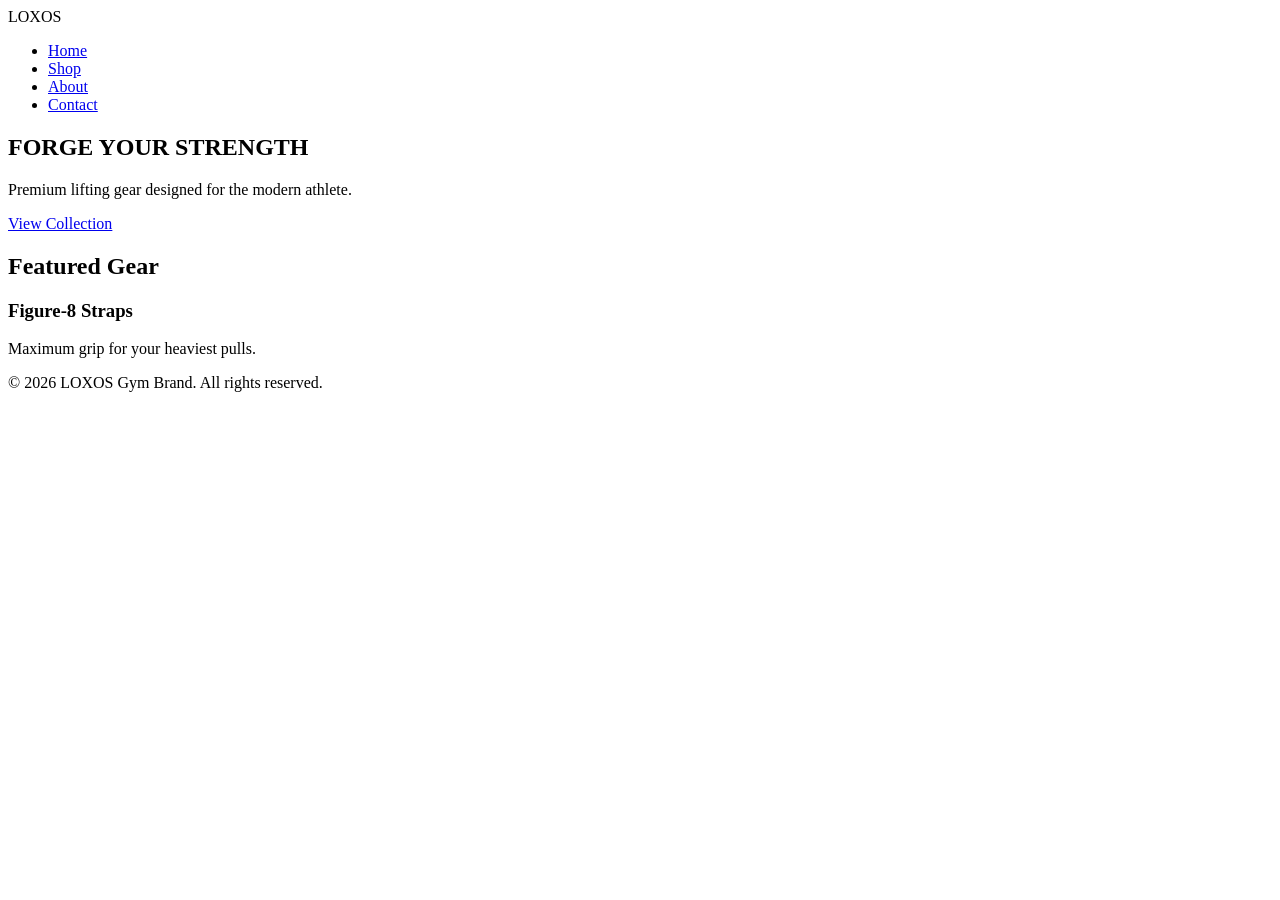
==== index.html @ 1b12062b "Add files via upload" ====
<!DOCTYPE html>
<html lang="en">
<head>
    <meta charset="UTF-8">
    <meta name="viewport" content="width=device-width, initial-scale=1.0">
    <title>LOXOS | Elite Strength Equipment</title>
   <link rel="stylesheet" href="styles.css">
</head>
<body>

    <header>
        <nav>
            <div class="logo">LOXOS</div>
            <ul>
                <li><a href="#home">Home</a></li>
                <li><a href="#shop">Shop</a></li>
                <li><a href="#about">About</a></li>
                <li><a href="#contact">Contact</a></li>
            </ul>
        </nav>
    </header>

    <section id="home" class="hero">
        <div class="hero-content">
            <h1>FORGE YOUR STRENGTH</h1>
            <p>Premium lifting gear designed for the modern athlete.</p>
            <a href="#shop" class="btn">View Collection</a>
        </div>
    </section>

    <section id="shop" class="products">
        <h2>Featured Gear</h2>
        <div class="product-grid">
            <div class="product-card">
                <h3>Figure-8 Straps</h3>
                <p>Maximum grip for your heaviest pulls.</p>
            </div>
            </div>
    </section>

    <footer>
        <p>&copy; 2026 LOXOS Gym Brand. All rights reserved.</p>


    </footer>
    <script src="script.js"></script>
    </body>
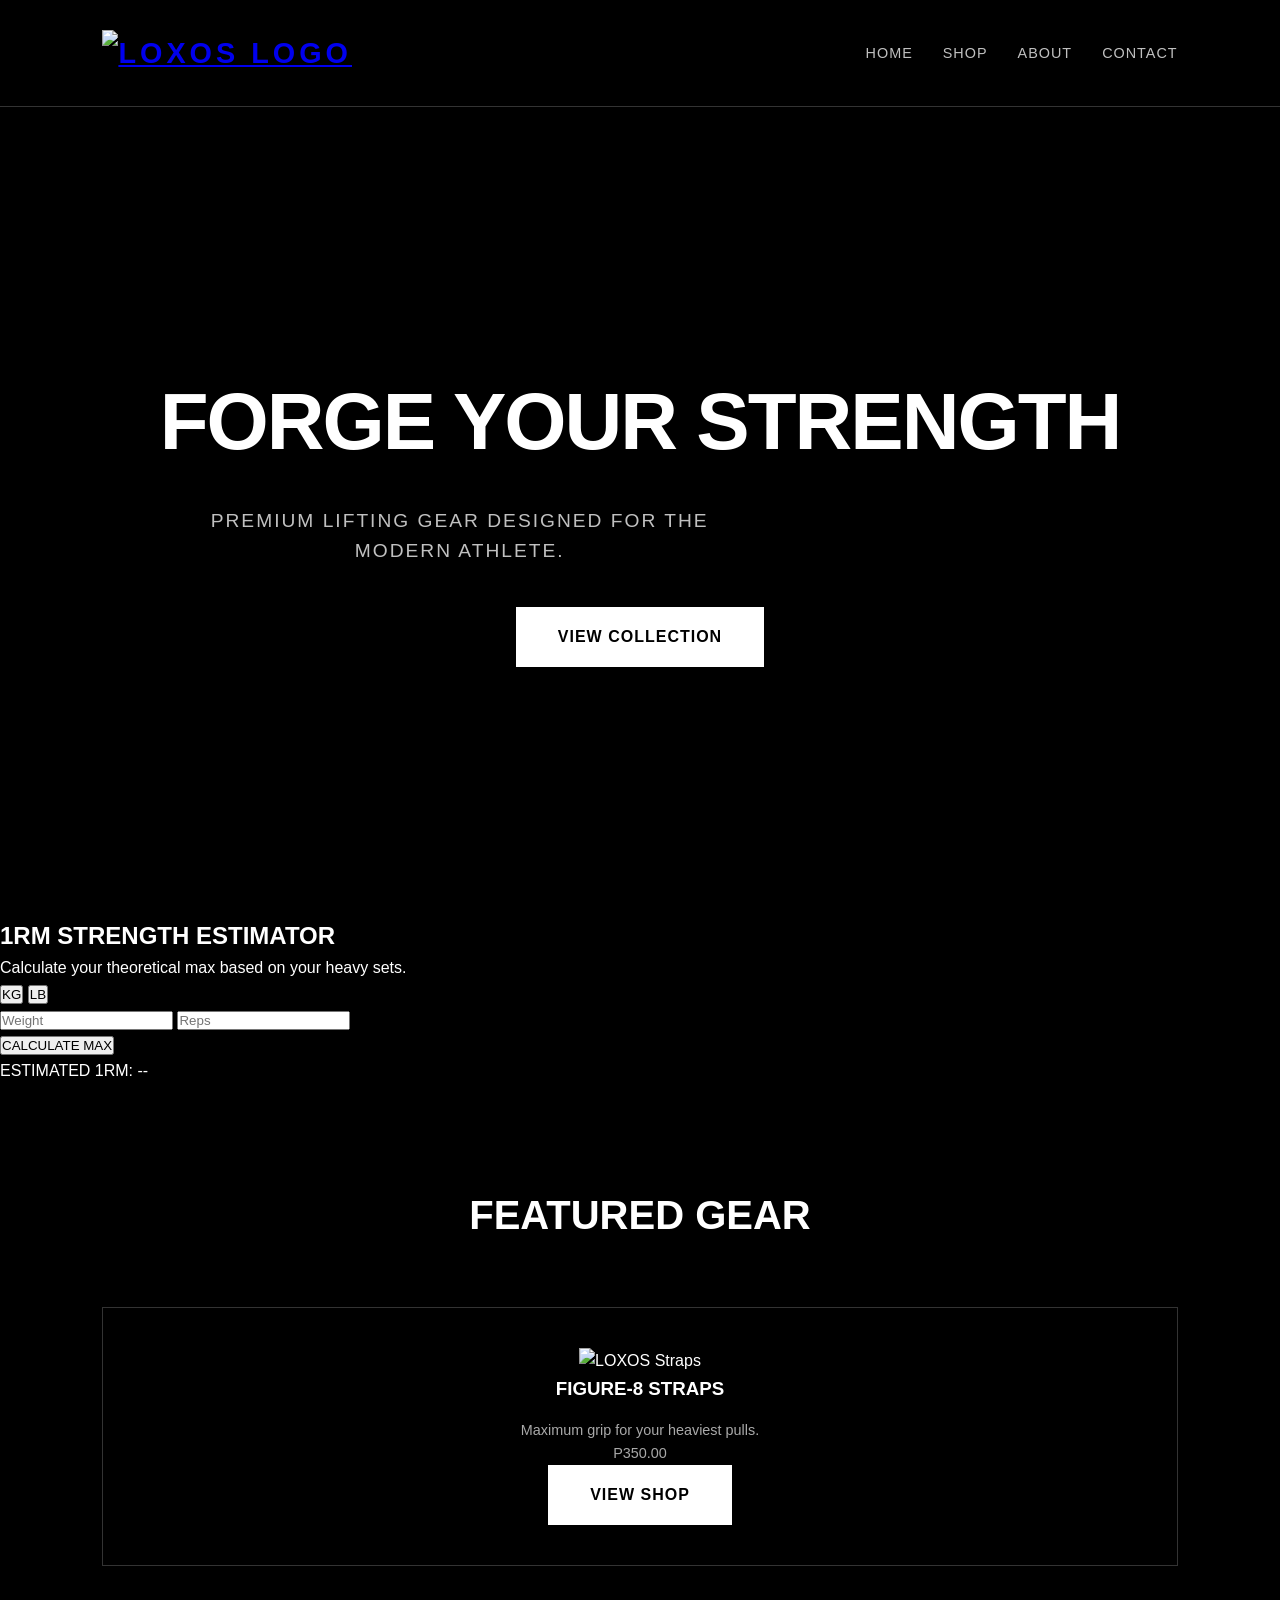
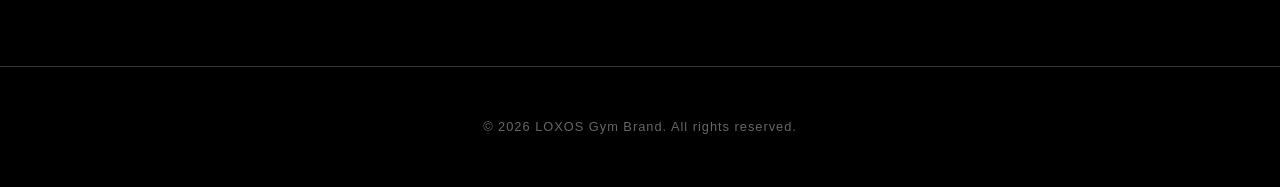
==== commit 2e108cd6: "Update index.html" ====
--- a/index.html
+++ b/index.html
@@ -4,16 +4,20 @@
     <meta charset="UTF-8">
     <meta name="viewport" content="width=device-width, initial-scale=1.0">
     <title>LOXOS | Elite Strength Equipment</title>
-   <link rel="stylesheet" href="styles.css">
+    <link rel="stylesheet" href="styles.css">
 </head>
 <body>
 
     <header>
         <nav>
-            <div class="logo">LOXOS</div>
+            <div class="logo">
+                <a href="index.html">
+                    <img src="loxos logo.png" alt="LOXOS Logo" class="nav-logo">
+                </a>
+            </div>
             <ul>
-                <li><a href="#home">Home</a></li>
-                <li><a href="#shop">Shop</a></li>
+                <li><a href="index.html">Home</a></li>
+                <li><a href="shop.html">Shop</a></li>
                 <li><a href="#about">About</a></li>
                 <li><a href="#contact">Contact</a></li>
             </ul>
@@ -24,7 +28,28 @@
         <div class="hero-content">
             <h1>FORGE YOUR STRENGTH</h1>
             <p>Premium lifting gear designed for the modern athlete.</p>
-            <a href="#shop" class="btn">View Collection</a>
+            <a href="shop.html" class="btn hero-btn">View Collection</a>
+        </div>
+    </section>
+
+    <section id="calculator" class="calc-container">
+        <h2>1RM STRENGTH ESTIMATOR</h2>
+        <p>Calculate your theoretical max based on your heavy sets.</p>
+        
+        <div class="unit-toggle">
+            <button id="btnKg" class="active" onclick="setUnit('kg')">KG</button>
+            <button id="btnLb" onclick="setUnit('lb')">LB</button>
+        </div>
+
+        <div class="input-group">
+            <input type="number" id="liftWeight" placeholder="Weight">
+            <input type="number" id="liftReps" placeholder="Reps">
+        </div>
+
+        <button class="calc-main-btn" onclick="calculateStrength()">CALCULATE MAX</button>
+        
+        <div id="calcResult" class="result-display">
+            ESTIMATED 1RM: --
         </div>
     </section>
 
@@ -32,16 +57,19 @@
         <h2>Featured Gear</h2>
         <div class="product-grid">
             <div class="product-card">
+                <img src="loxos straps.PNG" alt="LOXOS Straps" class="product-image">
                 <h3>Figure-8 Straps</h3>
                 <p>Maximum grip for your heaviest pulls.</p>
+                <p class="price">P350.00</p>
+                <a href="shop.html" class="btn">View Shop</a>
             </div>
-            </div>
+        </div>
     </section>
 
     <footer>
         <p>&copy; 2026 LOXOS Gym Brand. All rights reserved.</p>
+    </footer>
 
-
-    </footer>
-    <script src="script.js"></script>
-    </body>+    <script src="javascript.js"></script>
+</body>
+</html>
--- a/styles.css
+++ b/styles.css
@@ -0,0 +1,154 @@
+
+* {
+    margin: 0;
+    padding: 0;
+    box-sizing: border-box;
+    font-family: 'Inter', 'Segoe UI', Roboto, sans-serif;
+}
+
+body {
+    background-color: #000000;
+    color: #FFFFFF;
+    line-height: 1.6;
+}
+
+
+nav {
+    display: flex;
+    justify-content: space-between;
+    align-items: center;
+    padding: 30px 8%;
+    background-color: #000000;
+    border-bottom: 1px solid #333333; /* Subtle separation */
+}
+
+.logo {
+    font-size: 1.8rem;
+    font-weight: 900;
+    letter-spacing: 4px;
+    color: #FFFFFF;
+    text-transform: uppercase;
+}
+
+nav ul {
+    display: flex;
+    list-style: none;
+}
+
+nav ul li a {
+    color: #C0C0C0; /* Silver */
+    text-decoration: none;
+    margin-left: 30px;
+    font-size: 0.9rem;
+    text-transform: uppercase;
+    letter-spacing: 1px;
+    transition: 0.4s ease;
+}
+
+nav ul li a:hover {
+    color: #FFFFFF;
+    text-shadow: 0 0 8px rgba(255, 255, 255, 0.5);
+}
+
+/* Hero Section */
+.hero {
+    height: 90vh;
+    display: flex;
+    flex-direction: column;
+    align-items: center;
+    justify-content: center;
+    text-align: center;
+    background: #000000;
+    padding: 0 20px;
+}
+
+.hero h1 {
+    font-size: clamp(3rem, 8vw, 5rem); /* Responsive sizing */
+    font-weight: 800;
+    letter-spacing: -2px;
+    margin-bottom: 20px;
+    color: #FFFFFF;
+}
+
+.hero p {
+    color: #C0C0C0; /* Silver */
+    font-size: 1.2rem;
+    max-width: 600px;
+    margin-bottom: 40px;
+    text-transform: uppercase;
+    letter-spacing: 2px;
+}
+
+/* The "Silver" Button */
+.btn {
+    display: inline-block;
+    padding: 15px 40px;
+    background-color: #FFFFFF;
+    color: #000000;
+    text-decoration: none;
+    font-weight: 700;
+    text-transform: uppercase;
+    letter-spacing: 1px;
+    border: 2px solid #FFFFFF;
+    transition: 0.3s all ease;
+}
+
+.btn:hover {
+    background-color: transparent;
+    color: #C0C0C0;
+    border-color: #C0C0C0;
+}
+
+/* Products Section */
+.products {
+    padding: 100px 8%;
+    background-color: #000000;
+}
+
+.products h2 {
+    font-size: 2.5rem;
+    text-align: center;
+    margin-bottom: 60px;
+    color: #FFFFFF;
+    text-transform: uppercase;
+}
+
+.product-grid {
+    display: grid;
+    grid-template-columns: repeat(auto-fit, minmax(250px, 1fr));
+    gap: 30px;
+}
+
+.product-card {
+    background: #000000;
+    border: 1px solid #333333; /* Silver-grey border */
+    padding: 40px;
+    text-align: center;
+    transition: 0.3s;
+}
+
+.product-card:hover {
+    border-color: #C0C0C0; /* Glows silver on hover */
+    transform: translateY(-5px);
+}
+
+.product-card h3 {
+    margin-bottom: 15px;
+    color: #FFFFFF;
+    text-transform: uppercase;
+}
+
+.product-card p {
+    color: #A9A9A9; /* Darker silver/grey */
+    font-size: 0.9rem;
+}
+
+/* Footer */
+footer {
+    padding: 50px 0;
+    text-align: center;
+    border-top: 1px solid #333333;
+    color: #666666;
+    font-size: 0.8rem;
+    letter-spacing: 1px;
+}
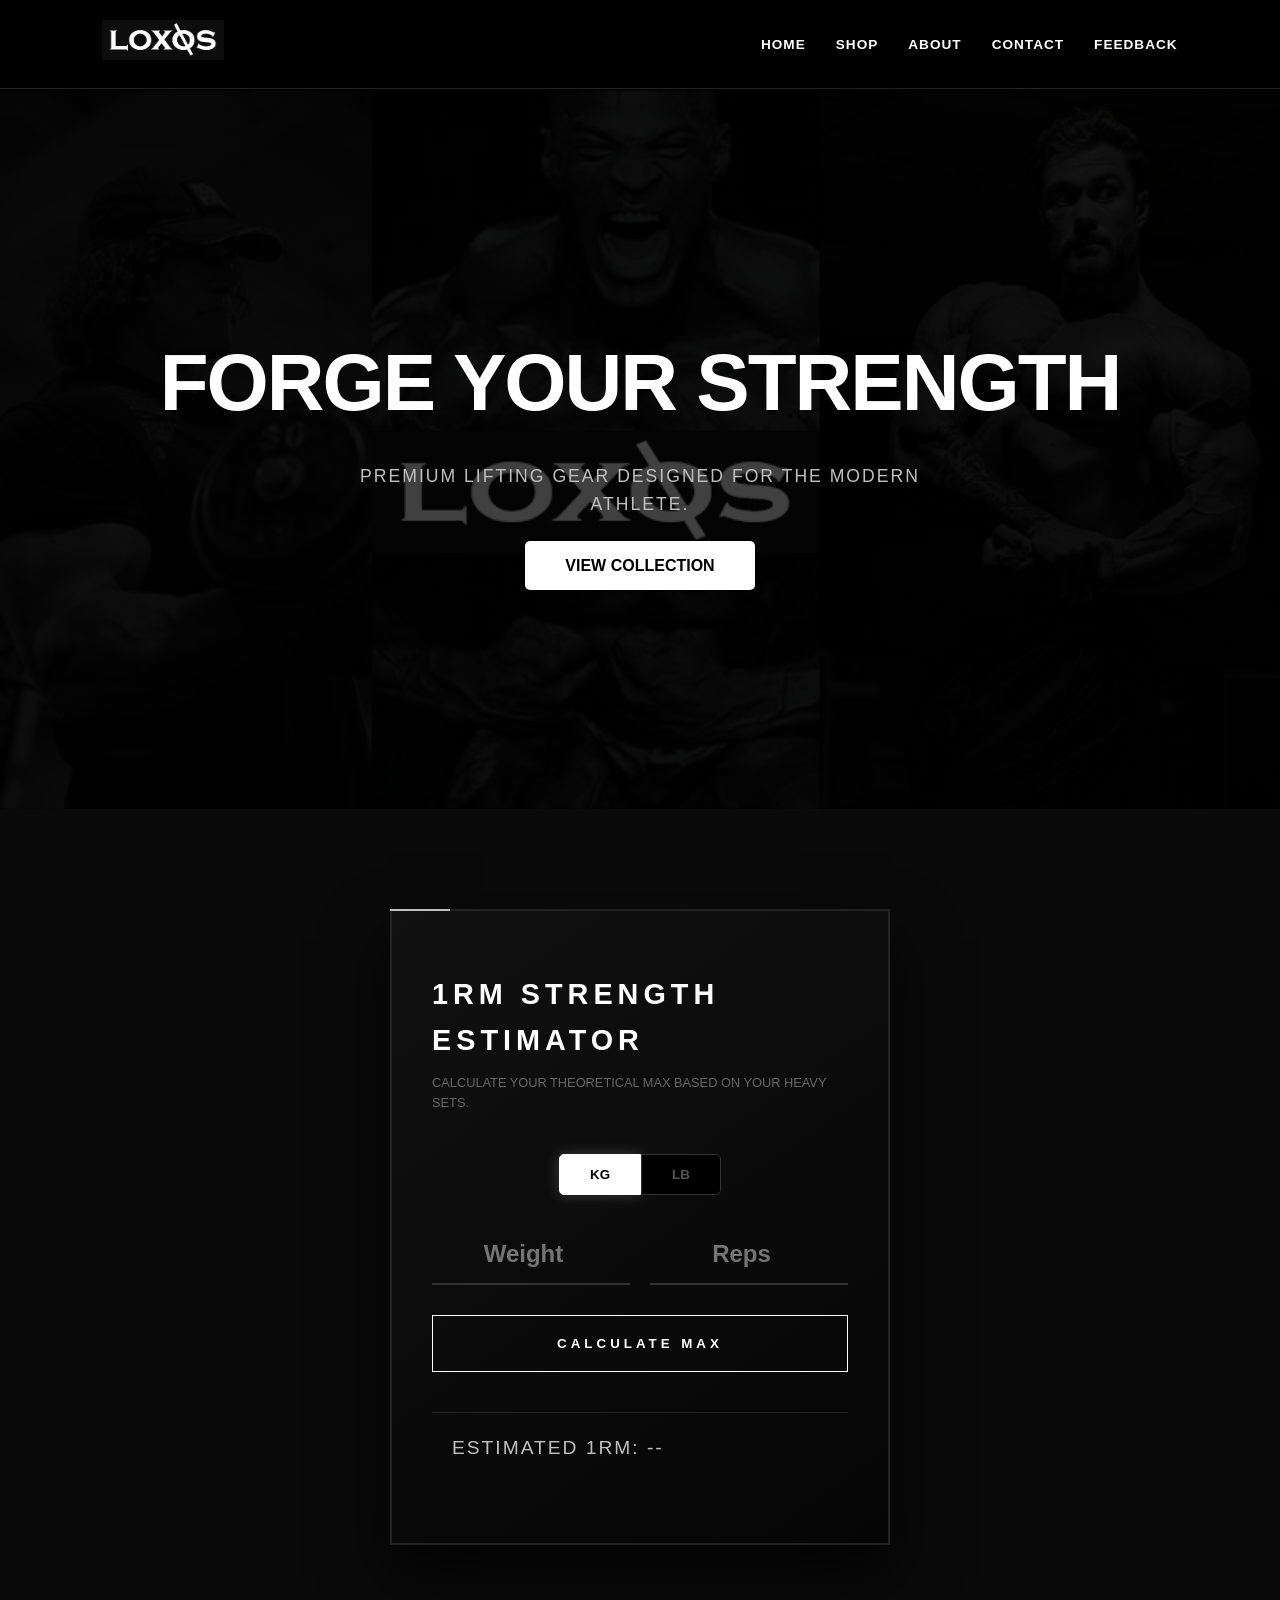
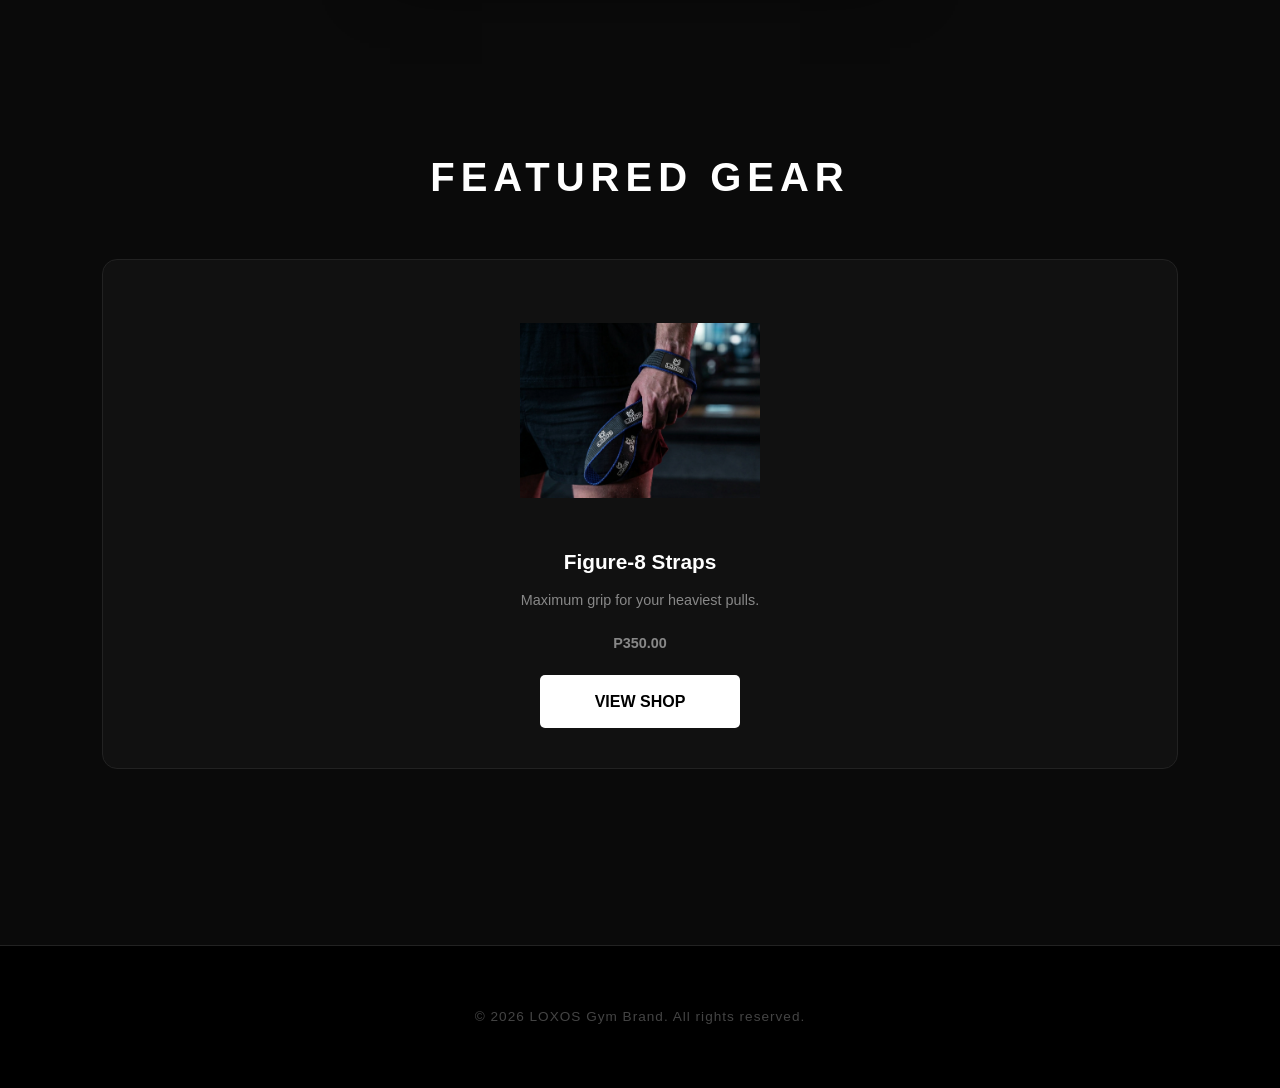
==== commit e7dca095: "Update index.html" ====
--- a/index.html
+++ b/index.html
@@ -20,6 +20,7 @@
                 <li><a href="shop.html">Shop</a></li>
                 <li><a href="#about">About</a></li>
                 <li><a href="#contact">Contact</a></li>
+                <li><a href="feedback.html">Feedback</a></li>
             </ul>
         </nav>
     </header>
--- a/styles.css
+++ b/styles.css
@@ -1,154 +1,362 @@
-
+/* --- Global Styles --- */
 * {
     margin: 0;
     padding: 0;
-    box-sizing: border-box;
-    font-family: 'Inter', 'Segoe UI', Roboto, sans-serif;
+    box-sizing: border-box; /* Fixed typo from box-box-sizing */
+    font-family: 'Inter', sans-serif;
 }
 
 body {
-    background-color: #000000;
-    color: #FFFFFF;
+    background-color: #0a0a0a;
+    color: #ffffff;
     line-height: 1.6;
-}
-
-
+    overflow-x: hidden; /* Prevents unwanted side-scrolling */
+}
+
+/* --- Navigation --- */
 nav {
     display: flex;
     justify-content: space-between;
     align-items: center;
-    padding: 30px 8%;
-    background-color: #000000;
-    border-bottom: 1px solid #333333; /* Subtle separation */
-}
-
-.logo {
-    font-size: 1.8rem;
+    padding: 20px 8%;
+    background-color: #000;
+    border-bottom: 1px solid #222;
+    position: sticky;
+    top: 0;
+    z-index: 1000;
+}
+
+.nav-logo {
+    height: 40px;
+    object-fit: contain;
+}
+
+nav ul {
+    display: flex;
+    list-style: none;
+    gap: 30px;
+}
+
+nav ul li a {
+    color: #fff;
+    text-decoration: none;
+    text-transform: uppercase;
+    font-size: 0.85rem;
+    font-weight: 600;
+    letter-spacing: 1px;
+    transition: color 0.3s;
+}
+
+nav ul li a:hover {
+    color: #C0C0C0;
+}
+
+/* --- Hero Section --- */
+.hero {
+    background-image: linear-gradient(rgba(0, 0, 0, 0.75), rgba(0, 0, 0, 0.75)), url('background.png');
+    background-size: cover;
+    background-position: center;
+    height: 80vh;
+    display: flex;
+    flex-direction: column;
+    justify-content: center;
+    align-items: center;
+    text-align: center;
+    padding: 0 20px;
+}
+
+.hero h1 {
+    font-size: clamp(2.5rem, 8vw, 5rem);
     font-weight: 900;
-    letter-spacing: 4px;
-    color: #FFFFFF;
-    text-transform: uppercase;
-}
-
-nav ul {
-    display: flex;
-    list-style: none;
-}
-
-nav ul li a {
-    color: #C0C0C0; /* Silver */
-    text-decoration: none;
-    margin-left: 30px;
-    font-size: 0.9rem;
-    text-transform: uppercase;
-    letter-spacing: 1px;
-    transition: 0.4s ease;
-}
-
-nav ul li a:hover {
-    color: #FFFFFF;
-    text-shadow: 0 0 8px rgba(255, 255, 255, 0.5);
-}
-
-/* Hero Section */
-.hero {
-    height: 90vh;
-    display: flex;
-    flex-direction: column;
-    align-items: center;
-    justify-content: center;
-    text-align: center;
-    background: #000000;
-    padding: 0 20px;
-}
-
-.hero h1 {
-    font-size: clamp(3rem, 8vw, 5rem); /* Responsive sizing */
-    font-weight: 800;
+    text-transform: uppercase;
+    margin-bottom: 15px;
     letter-spacing: -2px;
-    margin-bottom: 20px;
-    color: #FFFFFF;
 }
 
 .hero p {
-    color: #C0C0C0; /* Silver */
-    font-size: 1.2rem;
+    font-size: 1.1rem;
+    color: #C0C0C0;
     max-width: 600px;
-    margin-bottom: 40px;
+    margin: 0 auto 35px auto;
     text-transform: uppercase;
     letter-spacing: 2px;
 }
 
-/* The "Silver" Button */
-.btn {
-    display: inline-block;
-    padding: 15px 40px;
-    background-color: #FFFFFF;
-    color: #000000;
-    text-decoration: none;
-    font-weight: 700;
-    text-transform: uppercase;
-    letter-spacing: 1px;
-    border: 2px solid #FFFFFF;
-    transition: 0.3s all ease;
-}
-
-.btn:hover {
-    background-color: transparent;
-    color: #C0C0C0;
-    border-color: #C0C0C0;
-}
-
-/* Products Section */
+/* --- Product Grid Section --- */
 .products {
     padding: 100px 8%;
-    background-color: #000000;
+    text-align: center;
 }
 
 .products h2 {
     font-size: 2.5rem;
-    text-align: center;
-    margin-bottom: 60px;
-    color: #FFFFFF;
+    margin-bottom: 50px;
+    letter-spacing: 6px;
     text-transform: uppercase;
 }
 
 .product-grid {
     display: grid;
-    grid-template-columns: repeat(auto-fit, minmax(250px, 1fr));
-    gap: 30px;
-}
-
+    grid-template-columns: repeat(auto-fit, minmax(280px, 1fr));
+    gap: 40px;
+}
+
+/* --- Product Card (The Centerpiece) --- */
 .product-card {
-    background: #000000;
-    border: 1px solid #333333; /* Silver-grey border */
-    padding: 40px;
-    text-align: center;
-    transition: 0.3s;
+    background: #111;
+    border: 1px solid #222;
+    padding: 40px 30px;
+    border-radius: 15px;
+    display: flex;
+    flex-direction: column;
+    align-items: center; /* Horizontally centers all card content */
+    justify-content: center;
+    transition: all 0.4s cubic-bezier(0.175, 0.885, 0.32, 1.275);
 }
 
 .product-card:hover {
-    border-color: #C0C0C0; /* Glows silver on hover */
-    transform: translateY(-5px);
+    border-color: #C0C0C0;
+    transform: translateY(-12px);
+    box-shadow: 0 15px 40px rgba(192, 192, 192, 0.1);
+}
+
+/* --- Product Images (Fixed & Centered) --- */
+.product-image {
+    width: 100%;
+    max-width: 240px; 
+    height: 220px;
+    object-fit: contain; 
+    margin: 0 auto 25px auto; /* Force centers image block */
+    display: block;
+    transition: transform 0.5s ease;
+}
+
+.product-card:hover .product-image {
+    transform: scale(1.1);
 }
 
 .product-card h3 {
-    margin-bottom: 15px;
-    color: #FFFFFF;
-    text-transform: uppercase;
+    margin-bottom: 10px;
+    font-size: 1.3rem;
 }
 
 .product-card p {
-    color: #A9A9A9; /* Darker silver/grey */
     font-size: 0.9rem;
-}
-
-/* Footer */
+    color: #888;
+    margin-bottom: 20px;
+}
+
+.price {
+    display: block;
+    font-size: 1.2rem;
+    font-weight: 700;
+    margin-bottom: 25px;
+    color: #fff;
+}
+
+/* --- Buttons --- */
+.btn {
+    width: 100%; /* Makes button uniform width */
+    max-width: 200px;
+    background-color: #fff;
+    color: #000;
+    padding: 14px 0;
+    text-align: center;
+    text-decoration: none;
+    font-weight: 800;
+    text-transform: uppercase;
+    border-radius: 5px;
+    transition: all 0.3s;
+    margin-top: auto; 
+}
+
+.btn:hover {
+    background-color: #C0C0C0;
+    transform: scale(1.05);
+}
+
+/* --- Footer --- */
 footer {
-    padding: 50px 0;
-    text-align: center;
-    border-top: 1px solid #333333;
-    color: #666666;
+    padding: 60px 20px;
+    text-align: center;
+    border-top: 1px solid #222;
+    background: #000;
+}
+
+footer p {
+    font-size: 0.85rem;
+    color: #444;
+    letter-spacing: 1px;
+}
+/*view button fix*/
+.hero .btn {
+    width: auto;           
+    min-width: 250px;      
+    margin-top: 0;        
+    padding: 16px 40px;    
+}
+/*Calulator fix*/
+/* --- High-End Calculator Styling --- */
+.calc-container {
+    max-width: 500px;
+    margin: 100px auto;
+    background: linear-gradient(145deg, #111111, #050505); /* Subtle gradient for depth */
+    padding: 60px 40px;
+    border-radius: 0px; /* Sharp corners feel more industrial/aggressive */
+    border: 2px solid #222;
+    position: relative;
+    box-shadow: 0 30px 60px rgba(0,0,0,0.8);
+}
+
+/* Accent line at the top */
+.calc-container::before {
+    content: '';
+    position: absolute;
+    top: -2px;
+    left: -2px;
+    width: 60px;
+    height: 2px;
+    background: #C0C0C0; /* Silver accent corner */
+}
+
+.calc-container h2 {
+    font-size: 1.8rem;
+    letter-spacing: 5px;
+    margin-bottom: 10px;
+    color: #fff;
+}
+
+.calc-container p {
     font-size: 0.8rem;
-    letter-spacing: 1px;
-}+    text-transform: uppercase;
+    color: #666;
+    margin-bottom: 40px;
+}
+
+/* Modern Toggle Design */
+.unit-toggle {
+    display: flex;
+    justify-content: center;
+    margin-bottom: 30px;
+    gap: 0;
+}
+
+.unit-toggle button {
+    background: #000;
+    border: 1px solid #333;
+    color: #555;
+    padding: 12px 30px;
+    font-weight: 900;
+    cursor: pointer;
+    transition: all 0.3s ease;
+}
+
+.unit-toggle button#btnKg { border-radius: 5px 0 0 5px; }
+.unit-toggle button#btnLb { border-radius: 0 5px 5px 0; }
+
+.unit-toggle button.active {
+    background: #fff;
+    color: #000;
+    border-color: #fff;
+    box-shadow: 0 0 15px rgba(255, 255, 255, 0.2);
+}
+
+/* Sleek Input Fields */
+.input-group {
+    display: flex;
+    gap: 20px;
+    margin-bottom: 30px;
+}
+
+.input-group input {
+    width: 100%;
+    background: transparent;
+    border: none;
+    border-bottom: 2px solid #333; /* Underline style instead of boxes */
+    color: #fff;
+    padding: 15px 5px;
+    font-size: 1.5rem;
+    font-weight: 700;
+    text-align: center;
+    transition: border-color 0.3s;
+}
+
+.input-group input:focus {
+    outline: none;
+    border-color: #C0C0C0; /* Silver glow on focus */
+}
+
+/* The "Power" Button */
+.calc-main-btn {
+    width: 100%;
+    background: transparent;
+    border: 1px solid #fff;
+    color: #fff;
+    padding: 20px;
+    font-weight: 900;
+    text-transform: uppercase;
+    letter-spacing: 4px;
+    cursor: pointer;
+    transition: all 0.3s ease;
+}
+
+.calc-main-btn:hover {
+    background: #fff;
+    color: #000;
+    box-shadow: 0 0 30px rgba(255, 255, 255, 0.2);
+}
+
+/* The Result Area */
+.result-display {
+    margin-top: 40px;
+    padding: 20px;
+    border-top: 1px solid #222;
+    font-size: 1.2rem;
+    color: #C0C0C0;
+    font-weight: 300;
+    letter-spacing: 2px;
+}
+
+#calcResult strong {
+    color: #fff;
+    font-size: 2rem;
+    display: block;
+    margin-top: 10px;
+}
+.products {
+    /* Replace 'shop-bg.jpg' with your actual filename */
+    background: linear-gradient(rgba(10, 10, 10, 0.9), rgba(10, 10, 10, 0.9)), 
+                url('shopbackground.png'); 
+    background-size: cover;
+    background-position: center;
+    background-attachment: fixed; /* This creates a cool parallax scrolling effect */
+    min-height: 100vh;
+    padding: 100px 8%;
+}
+/* --- Star Rating Styles --- */
+.star-rating {
+    display: flex;
+    flex-direction: row-reverse; /* Reverses the order so hover effect works smoothly from left to right */
+    justify-content: center;
+    font-size: 2.5rem; /* Size of the stars */
+}
+
+/* Hide the actual radio checkboxes */
+.star-rating input {
+    display: none;
+}
+
+/* Default state of the stars (greyed out) */
+.star-rating label {
+    color: #ddd;
+    cursor: pointer;
+    transition: color 0.2s ease-in-out;
+    padding: 0 5px;
+}
+
+/* Light up stars on hover and when checked */
+.star-rating input:checked ~ label,
+.star-rating label:hover,
+.star-rating label:hover ~ label {
+    color: #ffc107; /* Bootstrap's warning gold color */
+}
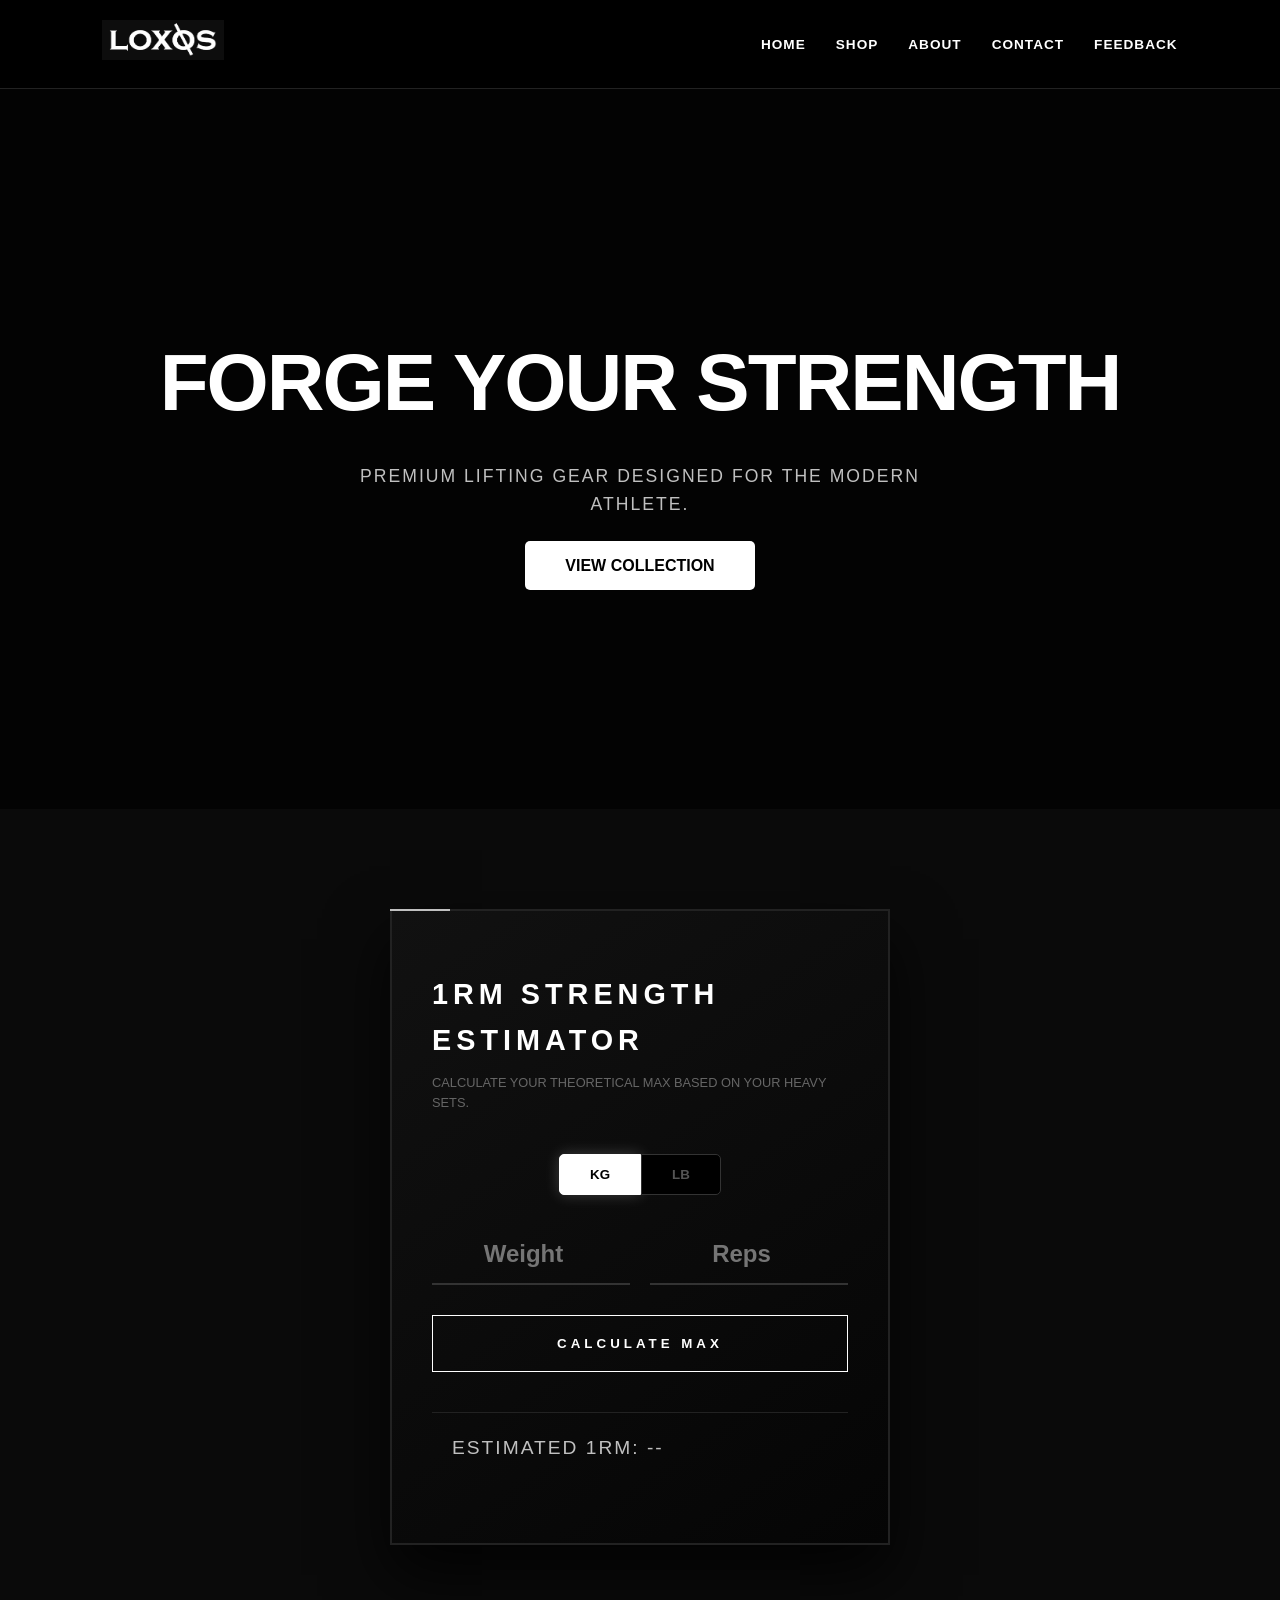
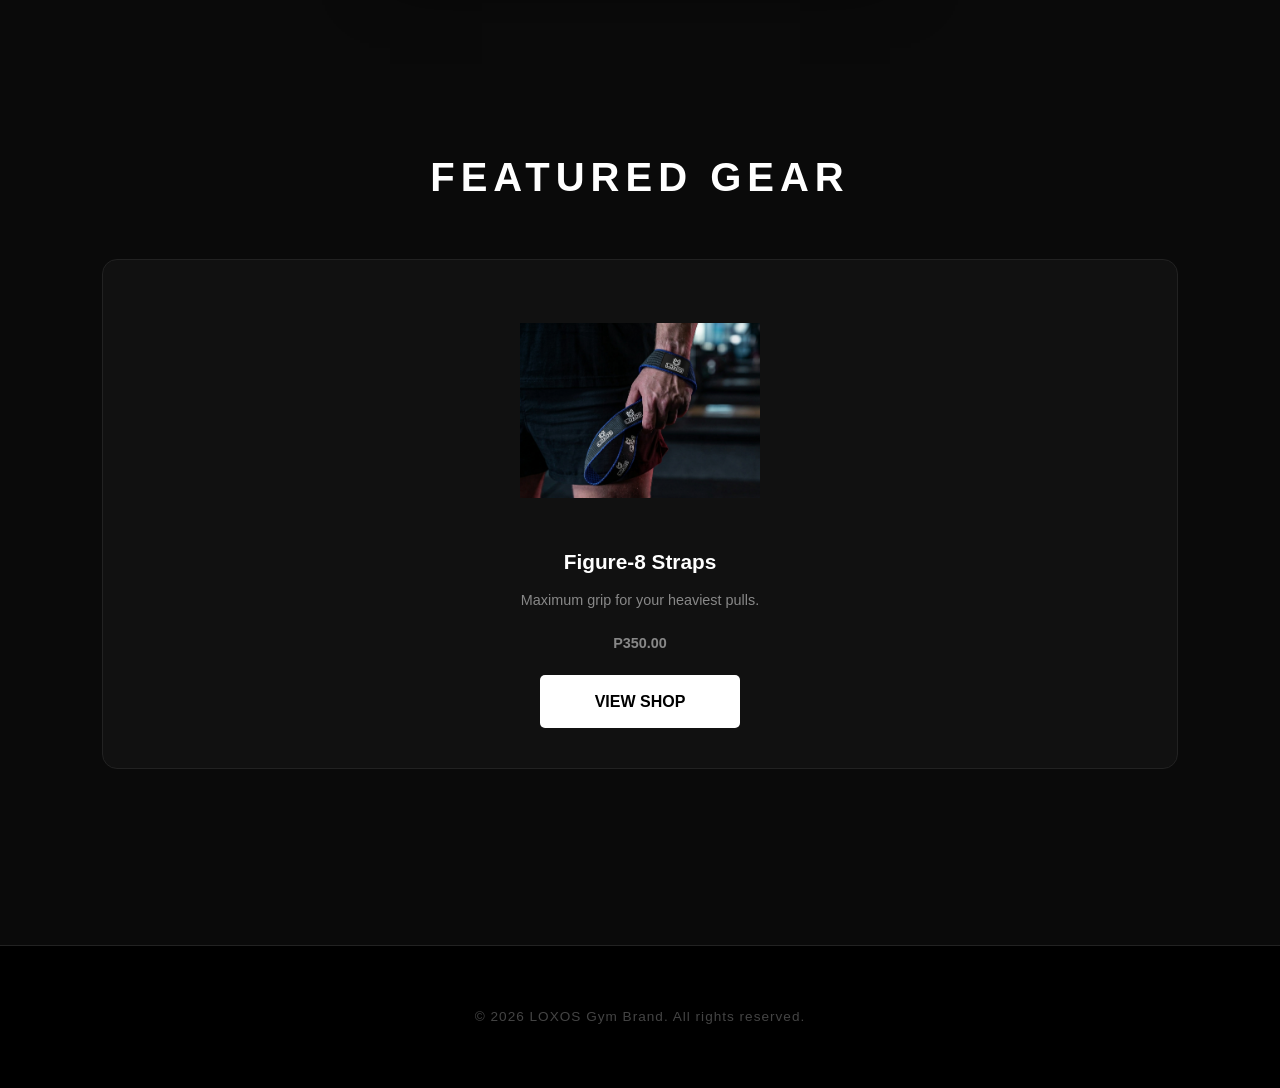
==== commit ecf04d2f: "Update index.html" ====
--- a/index.html
+++ b/index.html
@@ -12,7 +12,7 @@
         <nav>
             <div class="logo">
                 <a href="index.html">
-                    <img src="loxos logo.png" alt="LOXOS Logo" class="nav-logo">
+                    <img src="imgs/loxos logo.png" alt="LOXOS Logo" class="nav-logo">
                 </a>
             </div>
             <ul>
@@ -58,7 +58,7 @@
         <h2>Featured Gear</h2>
         <div class="product-grid">
             <div class="product-card">
-                <img src="loxos straps.PNG" alt="LOXOS Straps" class="product-image">
+                <img src="imgs/loxos straps.PNG" alt="LOXOS Straps" class="product-image">
                 <h3>Figure-8 Straps</h3>
                 <p>Maximum grip for your heaviest pulls.</p>
                 <p class="price">P350.00</p>
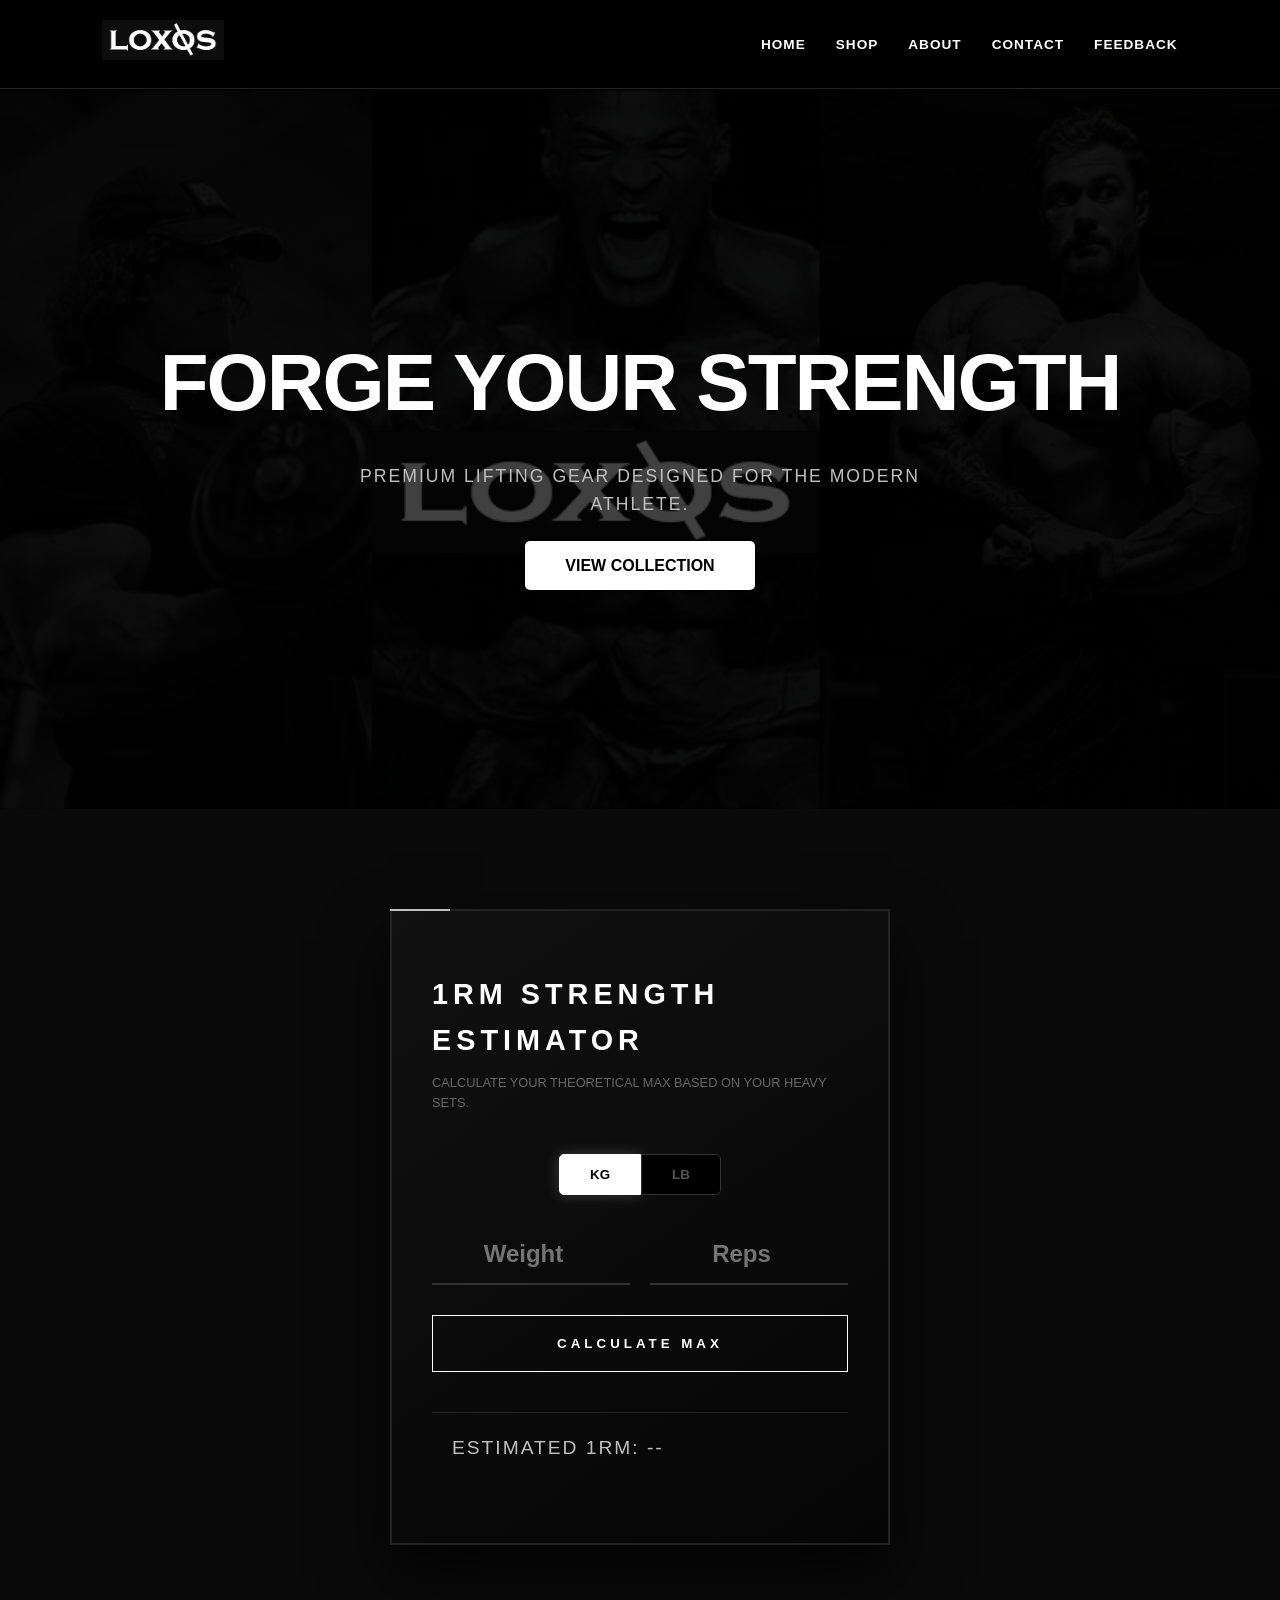
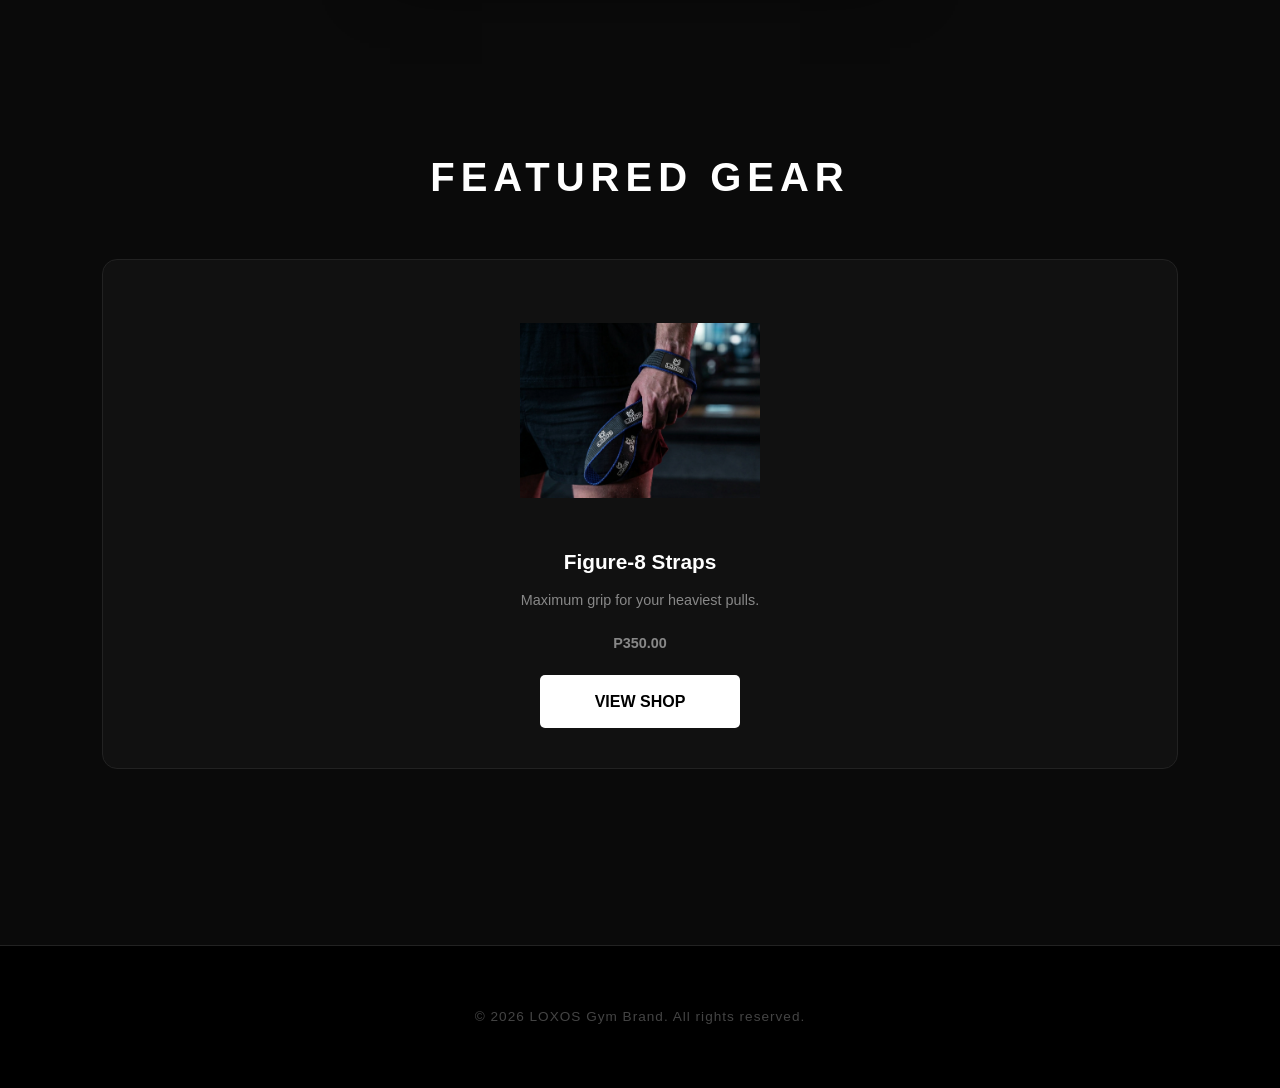
==== commit a5a82df4: "Update index.html" ====
--- a/index.html
+++ b/index.html
@@ -18,8 +18,8 @@
             <ul>
                 <li><a href="index.html">Home</a></li>
                 <li><a href="shop.html">Shop</a></li>
-                <li><a href="#about">About</a></li>
-                <li><a href="#contact">Contact</a></li>
+                <li><a href="about">About</a></li>
+                <li><a href="contact">Contact</a></li>
                 <li><a href="feedback.html">Feedback</a></li>
             </ul>
         </nav>
--- a/styles.css
+++ b/styles.css
@@ -53,7 +53,7 @@
 
 /* --- Hero Section --- */
 .hero {
-    background-image: linear-gradient(rgba(0, 0, 0, 0.75), rgba(0, 0, 0, 0.75)), url('background.png');
+    background-image: linear-gradient(rgba(0, 0, 0, 0.75), rgba(0, 0, 0, 0.75)), url('imgs/background.png');
     background-size: cover;
     background-position: center;
     height: 80vh;
@@ -326,7 +326,7 @@
 .products {
     /* Replace 'shop-bg.jpg' with your actual filename */
     background: linear-gradient(rgba(10, 10, 10, 0.9), rgba(10, 10, 10, 0.9)), 
-                url('shopbackground.png'); 
+                url('imgs/shopbackground.png'); 
     background-size: cover;
     background-position: center;
     background-attachment: fixed; /* This creates a cool parallax scrolling effect */
